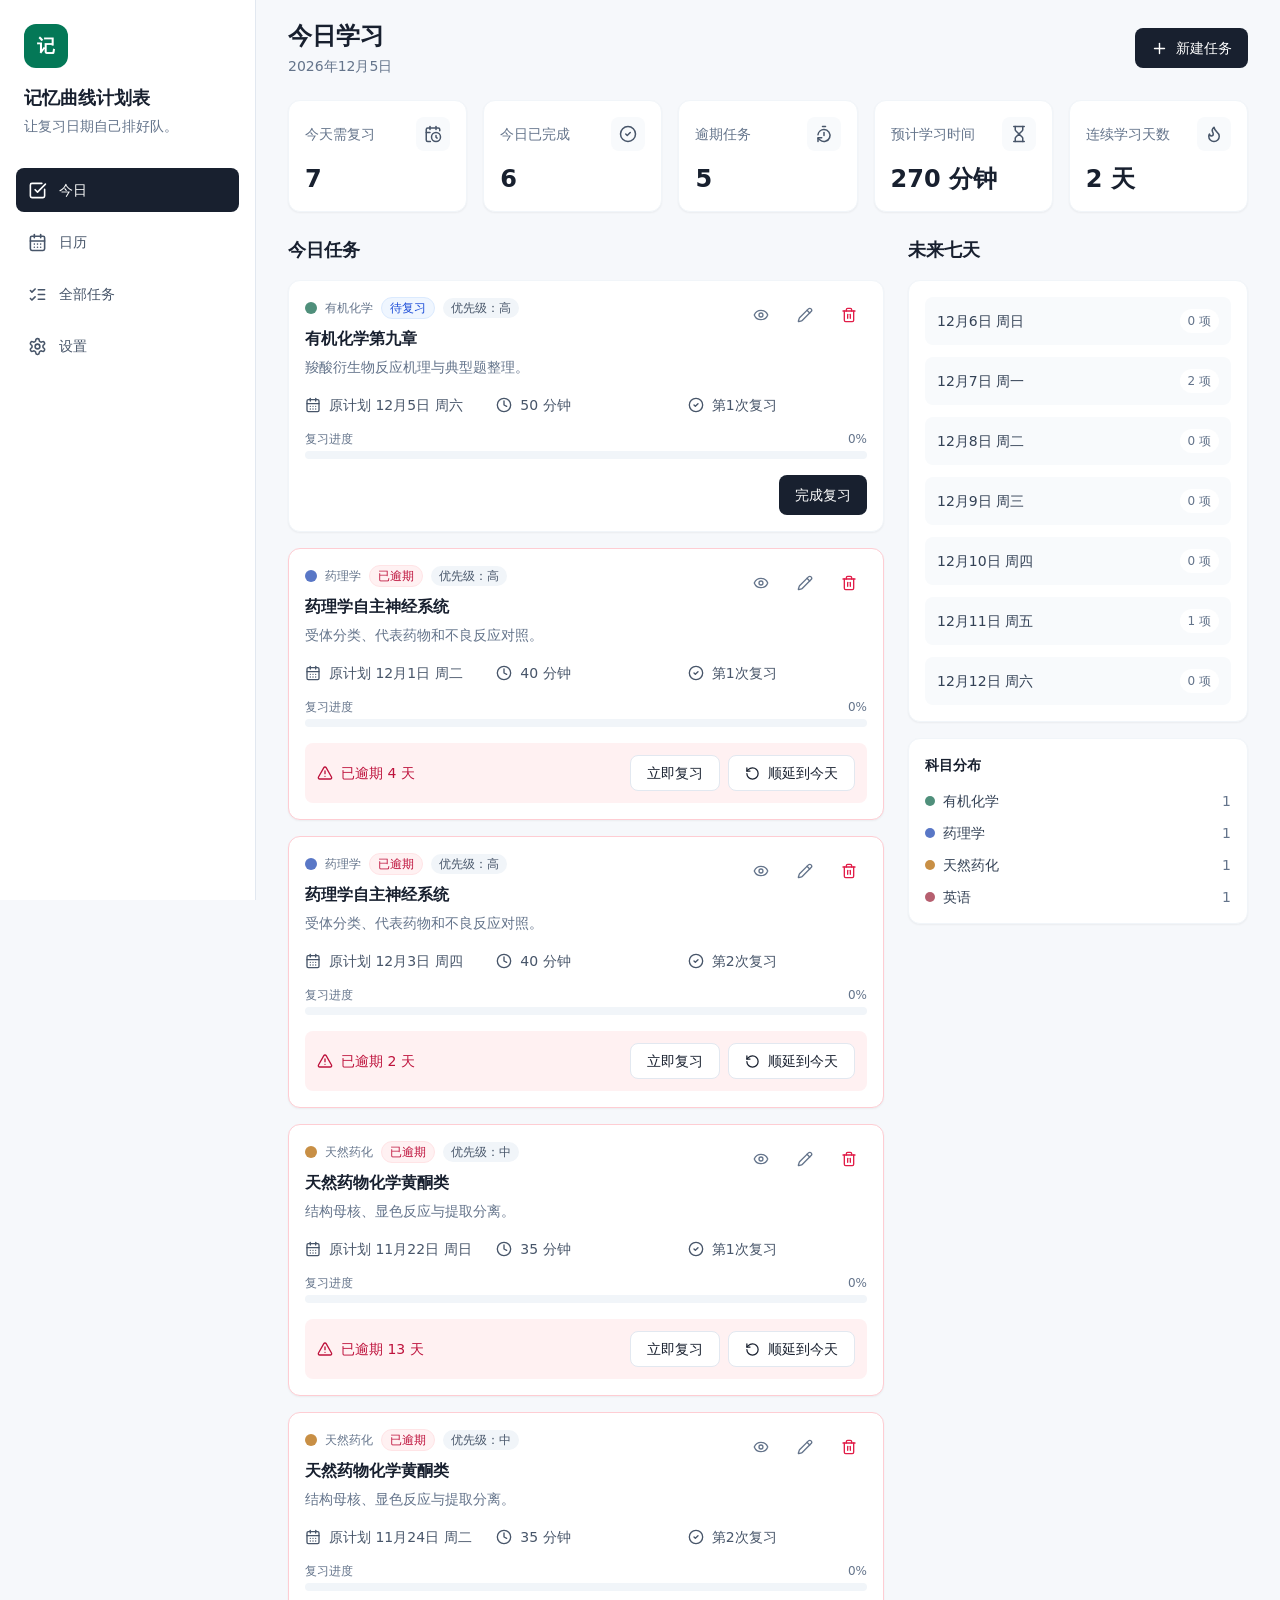
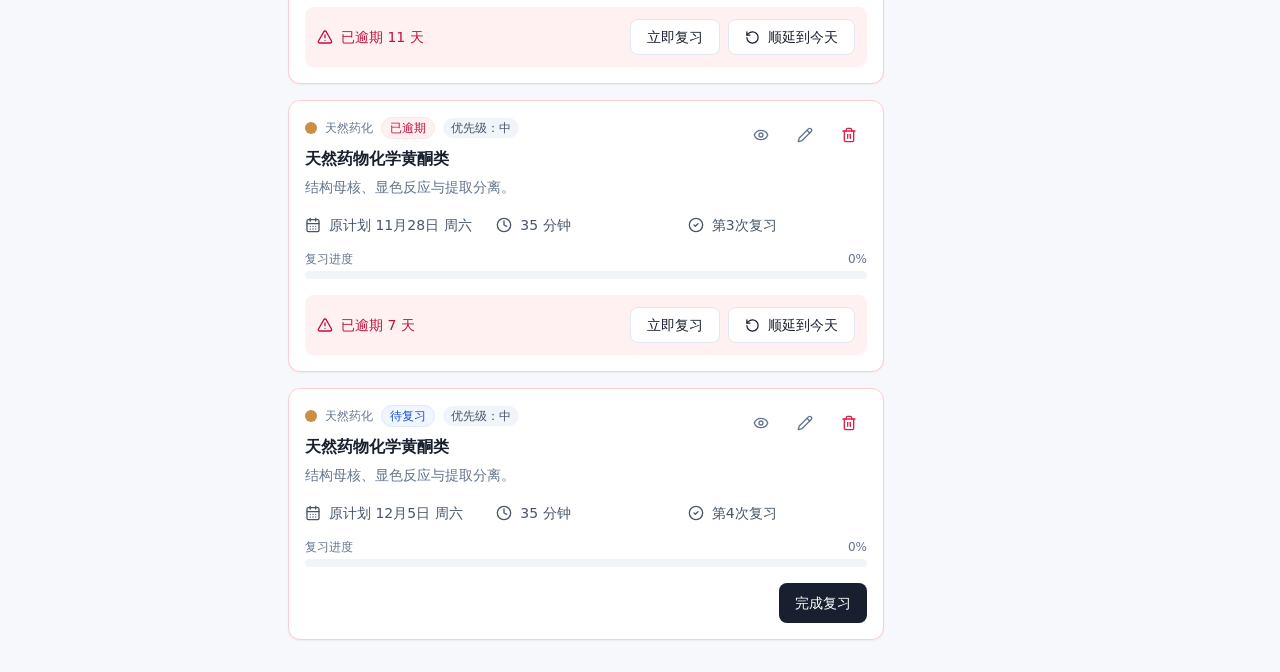
==== index.html @ b7bb9de9 "Publish memory curve study planner" ====
<!doctype html>
<html lang="zh-CN">
  <head>
    <meta charset="UTF-8" />
    <meta name="viewport" content="width=device-width, initial-scale=1.0" />
    <link rel="icon" href='data:image/svg+xml,<svg xmlns="http://www.w3.org/2000/svg" viewBox="0 0 64 64"><rect width="64" height="64" rx="14" fill="%2318202f"/><text x="32" y="42" text-anchor="middle" font-size="34" fill="white" font-family="Arial">记</text></svg>' />
    <title>记忆曲线学习计划表</title>
    <script type="module" crossorigin src="/assets/index-DDShd569.js"></script>
    <link rel="stylesheet" crossorigin href="/assets/index-Cm1XLAmB.css">
  </head>
  <body>
    <div id="root"></div>
  </body>
</html>
---- assets/index-Cm1XLAmB.css ----
*,:before,:after{--tw-border-spacing-x: 0;--tw-border-spacing-y: 0;--tw-translate-x: 0;--tw-translate-y: 0;--tw-rotate: 0;--tw-skew-x: 0;--tw-skew-y: 0;--tw-scale-x: 1;--tw-scale-y: 1;--tw-pan-x: ;--tw-pan-y: ;--tw-pinch-zoom: ;--tw-scroll-snap-strictness: proximity;--tw-gradient-from-position: ;--tw-gradient-via-position: ;--tw-gradient-to-position: ;--tw-ordinal: ;--tw-slashed-zero: ;--tw-numeric-figure: ;--tw-numeric-spacing: ;--tw-numeric-fraction: ;--tw-ring-inset: ;--tw-ring-offset-width: 0px;--tw-ring-offset-color: #fff;--tw-ring-color: rgb(59 130 246 / .5);--tw-ring-offset-shadow: 0 0 #0000;--tw-ring-shadow: 0 0 #0000;--tw-shadow: 0 0 #0000;--tw-shadow-colored: 0 0 #0000;--tw-blur: ;--tw-brightness: ;--tw-contrast: ;--tw-grayscale: ;--tw-hue-rotate: ;--tw-invert: ;--tw-saturate: ;--tw-sepia: ;--tw-drop-shadow: ;--tw-backdrop-blur: ;--tw-backdrop-brightness: ;--tw-backdrop-contrast: ;--tw-backdrop-grayscale: ;--tw-backdrop-hue-rotate: ;--tw-backdrop-invert: ;--tw-backdrop-opacity: ;--tw-backdrop-saturate: ;--tw-backdrop-sepia: ;--tw-contain-size: ;--tw-contain-layout: ;--tw-contain-paint: ;--tw-contain-style: }::backdrop{--tw-border-spacing-x: 0;--tw-border-spacing-y: 0;--tw-translate-x: 0;--tw-translate-y: 0;--tw-rotate: 0;--tw-skew-x: 0;--tw-skew-y: 0;--tw-scale-x: 1;--tw-scale-y: 1;--tw-pan-x: ;--tw-pan-y: ;--tw-pinch-zoom: ;--tw-scroll-snap-strictness: proximity;--tw-gradient-from-position: ;--tw-gradient-via-position: ;--tw-gradient-to-position: ;--tw-ordinal: ;--tw-slashed-zero: ;--tw-numeric-figure: ;--tw-numeric-spacing: ;--tw-numeric-fraction: ;--tw-ring-inset: ;--tw-ring-offset-width: 0px;--tw-ring-offset-color: #fff;--tw-ring-color: rgb(59 130 246 / .5);--tw-ring-offset-shadow: 0 0 #0000;--tw-ring-shadow: 0 0 #0000;--tw-shadow: 0 0 #0000;--tw-shadow-colored: 0 0 #0000;--tw-blur: ;--tw-brightness: ;--tw-contrast: ;--tw-grayscale: ;--tw-hue-rotate: ;--tw-invert: ;--tw-saturate: ;--tw-sepia: ;--tw-drop-shadow: ;--tw-backdrop-blur: ;--tw-backdrop-brightness: ;--tw-backdrop-contrast: ;--tw-backdrop-grayscale: ;--tw-backdrop-hue-rotate: ;--tw-backdrop-invert: ;--tw-backdrop-opacity: ;--tw-backdrop-saturate: ;--tw-backdrop-sepia: ;--tw-contain-size: ;--tw-contain-layout: ;--tw-contain-paint: ;--tw-contain-style: }*,:before,:after{box-sizing:border-box;border-width:0;border-style:solid;border-color:#e5e7eb}:before,:after{--tw-content: ""}html,:host{line-height:1.5;-webkit-text-size-adjust:100%;-moz-tab-size:4;-o-tab-size:4;tab-size:4;font-family:Inter,ui-sans-serif,system-ui,sans-serif;font-feature-settings:normal;font-variation-settings:normal;-webkit-tap-highlight-color:transparent}body{margin:0;line-height:inherit}hr{height:0;color:inherit;border-top-width:1px}abbr:where([title]){-webkit-text-decoration:underline dotted;text-decoration:underline dotted}h1,h2,h3,h4,h5,h6{font-size:inherit;font-weight:inherit}a{color:inherit;text-decoration:inherit}b,strong{font-weight:bolder}code,kbd,samp,pre{font-family:ui-monospace,SFMono-Regular,Menlo,Monaco,Consolas,Liberation Mono,Courier New,monospace;font-feature-settings:normal;font-variation-settings:normal;font-size:1em}small{font-size:80%}sub,sup{font-size:75%;line-height:0;position:relative;vertical-align:baseline}sub{bottom:-.25em}sup{top:-.5em}table{text-indent:0;border-color:inherit;border-collapse:collapse}button,input,optgroup,select,textarea{font-family:inherit;font-feature-settings:inherit;font-variation-settings:inherit;font-size:100%;font-weight:inherit;line-height:inherit;letter-spacing:inherit;color:inherit;margin:0;padding:0}button,select{text-transform:none}button,input:where([type=button]),input:where([type=reset]),input:where([type=submit]){-webkit-appearance:button;background-color:transparent;background-image:none}:-moz-focusring{outline:auto}:-moz-ui-invalid{box-shadow:none}progress{vertical-align:baseline}::-webkit-inner-spin-button,::-webkit-outer-spin-button{height:auto}[type=search]{-webkit-appearance:textfield;outline-offset:-2px}::-webkit-search-decoration{-webkit-appearance:none}::-webkit-file-upload-button{-webkit-appearance:button;font:inherit}summary{display:list-item}blockquote,dl,dd,h1,h2,h3,h4,h5,h6,hr,figure,p,pre{margin:0}fieldset{margin:0;padding:0}legend{padding:0}ol,ul,menu{list-style:none;margin:0;padding:0}dialog{padding:0}textarea{resize:vertical}input::-moz-placeholder,textarea::-moz-placeholder{opacity:1;color:#9ca3af}input::placeholder,textarea::placeholder{opacity:1;color:#9ca3af}button,[role=button]{cursor:pointer}:disabled{cursor:default}img,svg,video,canvas,audio,iframe,embed,object{display:block;vertical-align:middle}img,video{max-width:100%;height:auto}[hidden]:where(:not([hidden=until-found])){display:none}*{box-sizing:border-box}body{margin:0;min-width:320px;background:#f6f8fb;color:#18202f;font-family:Inter,ui-sans-serif,system-ui,sans-serif}button,input,select,textarea{font:inherit}.field{width:100%;border-radius:.5rem;border-width:1px;--tw-border-opacity: 1;border-color:rgb(226 232 240 / var(--tw-border-opacity, 1));--tw-bg-opacity: 1;background-color:rgb(255 255 255 / var(--tw-bg-opacity, 1));padding:.625rem .75rem;font-size:.875rem;line-height:1.25rem;--tw-text-opacity: 1;color:rgb(24 32 47 / var(--tw-text-opacity, 1));outline:2px solid transparent;outline-offset:2px;transition-property:color,background-color,border-color,text-decoration-color,fill,stroke,opacity,box-shadow,transform,filter,backdrop-filter;transition-timing-function:cubic-bezier(.4,0,.2,1);transition-duration:.15s}.field::-moz-placeholder{--tw-text-opacity: 1;color:rgb(148 163 184 / var(--tw-text-opacity, 1))}.field::placeholder{--tw-text-opacity: 1;color:rgb(148 163 184 / var(--tw-text-opacity, 1))}.field:hover{--tw-border-opacity: 1;border-color:rgb(203 213 225 / var(--tw-border-opacity, 1))}.field:focus{--tw-border-opacity: 1;border-color:rgb(24 32 47 / var(--tw-border-opacity, 1));--tw-ring-offset-shadow: var(--tw-ring-inset) 0 0 0 var(--tw-ring-offset-width) var(--tw-ring-offset-color);--tw-ring-shadow: var(--tw-ring-inset) 0 0 0 calc(2px + var(--tw-ring-offset-width)) var(--tw-ring-color);box-shadow:var(--tw-ring-offset-shadow),var(--tw-ring-shadow),var(--tw-shadow, 0 0 #0000);--tw-ring-opacity: 1;--tw-ring-color: rgb(226 232 240 / var(--tw-ring-opacity, 1))}.field:disabled{cursor:not-allowed;--tw-bg-opacity: 1;background-color:rgb(241 245 249 / var(--tw-bg-opacity, 1));--tw-text-opacity: 1;color:rgb(148 163 184 / var(--tw-text-opacity, 1))}.icon-button{display:inline-flex;height:2.25rem;width:2.25rem;align-items:center;justify-content:center;border-radius:.5rem;--tw-text-opacity: 1;color:rgb(100 116 139 / var(--tw-text-opacity, 1));transition-property:color,background-color,border-color,text-decoration-color,fill,stroke,opacity,box-shadow,transform,filter,backdrop-filter;transition-timing-function:cubic-bezier(.4,0,.2,1);transition-duration:.15s}.icon-button:hover{--tw-bg-opacity: 1;background-color:rgb(241 245 249 / var(--tw-bg-opacity, 1));--tw-text-opacity: 1;color:rgb(24 32 47 / var(--tw-text-opacity, 1))}.icon-button:focus{outline:2px solid transparent;outline-offset:2px}.icon-button:focus-visible{--tw-ring-offset-shadow: var(--tw-ring-inset) 0 0 0 var(--tw-ring-offset-width) var(--tw-ring-offset-color);--tw-ring-shadow: var(--tw-ring-inset) 0 0 0 calc(2px + var(--tw-ring-offset-width)) var(--tw-ring-color);box-shadow:var(--tw-ring-offset-shadow),var(--tw-ring-shadow),var(--tw-shadow, 0 0 #0000);--tw-ring-opacity: 1;--tw-ring-color: rgb(203 213 225 / var(--tw-ring-opacity, 1))}.pointer-events-none{pointer-events:none}.fixed{position:fixed}.absolute{position:absolute}.relative{position:relative}.sticky{position:sticky}.inset-0{top:0;right:0;bottom:0;left:0}.inset-x-0{left:0;right:0}.inset-y-0{top:0;bottom:0}.bottom-0{bottom:0}.left-0{left:0}.left-3{left:.75rem}.right-4{right:1rem}.top-0{top:0}.top-1\/2{top:50%}.top-4{top:1rem}.z-10{z-index:10}.z-30{z-index:30}.z-40{z-index:40}.z-50{z-index:50}.z-\[60\]{z-index:60}.mx-auto{margin-left:auto;margin-right:auto}.mb-1{margin-bottom:.25rem}.mb-2{margin-bottom:.5rem}.mb-3{margin-bottom:.75rem}.mb-4{margin-bottom:1rem}.mb-8{margin-bottom:2rem}.mt-1{margin-top:.25rem}.mt-2{margin-top:.5rem}.mt-3{margin-top:.75rem}.mt-4{margin-top:1rem}.mt-5{margin-top:1.25rem}.line-clamp-2{overflow:hidden;display:-webkit-box;-webkit-box-orient:vertical;-webkit-line-clamp:2}.block{display:block}.flex{display:flex}.inline-flex{display:inline-flex}.grid{display:grid}.hidden{display:none}.h-11{height:2.75rem}.h-12{height:3rem}.h-2{height:.5rem}.h-2\.5{height:.625rem}.h-3{height:.75rem}.h-4{height:1rem}.h-7{height:1.75rem}.h-9{height:2.25rem}.max-h-\[92vh\]{max-height:92vh}.min-h-10{min-height:2.5rem}.min-h-24{min-height:6rem}.min-h-9{min-height:2.25rem}.min-h-screen{min-height:100vh}.w-11{width:2.75rem}.w-12{width:3rem}.w-2{width:.5rem}.w-2\.5{width:.625rem}.w-3{width:.75rem}.w-4{width:1rem}.w-64{width:16rem}.w-7{width:1.75rem}.w-9{width:2.25rem}.w-full{width:100%}.min-w-0{min-width:0px}.max-w-2xl{max-width:42rem}.max-w-4xl{max-width:56rem}.max-w-7xl{max-width:80rem}.max-w-md{max-width:28rem}.shrink-0{flex-shrink:0}.-translate-y-1\/2{--tw-translate-y: -50%;transform:translate(var(--tw-translate-x),var(--tw-translate-y)) rotate(var(--tw-rotate)) skew(var(--tw-skew-x)) skewY(var(--tw-skew-y)) scaleX(var(--tw-scale-x)) scaleY(var(--tw-scale-y))}.resize-y{resize:vertical}.grid-cols-4{grid-template-columns:repeat(4,minmax(0,1fr))}.grid-cols-7{grid-template-columns:repeat(7,minmax(0,1fr))}.flex-col{flex-direction:column}.flex-wrap{flex-wrap:wrap}.items-center{align-items:center}.justify-end{justify-content:flex-end}.justify-center{justify-content:center}.justify-between{justify-content:space-between}.gap-1{gap:.25rem}.gap-2{gap:.5rem}.gap-3{gap:.75rem}.gap-4{gap:1rem}.gap-6{gap:1.5rem}.space-y-2>:not([hidden])~:not([hidden]){--tw-space-y-reverse: 0;margin-top:calc(.5rem * calc(1 - var(--tw-space-y-reverse)));margin-bottom:calc(.5rem * var(--tw-space-y-reverse))}.space-y-3>:not([hidden])~:not([hidden]){--tw-space-y-reverse: 0;margin-top:calc(.75rem * calc(1 - var(--tw-space-y-reverse)));margin-bottom:calc(.75rem * var(--tw-space-y-reverse))}.space-y-4>:not([hidden])~:not([hidden]){--tw-space-y-reverse: 0;margin-top:calc(1rem * calc(1 - var(--tw-space-y-reverse)));margin-bottom:calc(1rem * var(--tw-space-y-reverse))}.space-y-5>:not([hidden])~:not([hidden]){--tw-space-y-reverse: 0;margin-top:calc(1.25rem * calc(1 - var(--tw-space-y-reverse)));margin-bottom:calc(1.25rem * var(--tw-space-y-reverse))}.space-y-6>:not([hidden])~:not([hidden]){--tw-space-y-reverse: 0;margin-top:calc(1.5rem * calc(1 - var(--tw-space-y-reverse)));margin-bottom:calc(1.5rem * var(--tw-space-y-reverse))}.overflow-y-auto{overflow-y:auto}.truncate{overflow:hidden;text-overflow:ellipsis;white-space:nowrap}.rounded{border-radius:.25rem}.rounded-full{border-radius:9999px}.rounded-lg{border-radius:.5rem}.rounded-xl{border-radius:.75rem}.border{border-width:1px}.border-2{border-width:2px}.border-b{border-bottom-width:1px}.border-r{border-right-width:1px}.border-t{border-top-width:1px}.border-dashed{border-style:dashed}.border-blue-100{--tw-border-opacity: 1;border-color:rgb(219 234 254 / var(--tw-border-opacity, 1))}.border-emerald-100{--tw-border-opacity: 1;border-color:rgb(209 250 229 / var(--tw-border-opacity, 1))}.border-ink{--tw-border-opacity: 1;border-color:rgb(24 32 47 / var(--tw-border-opacity, 1))}.border-rose-100{--tw-border-opacity: 1;border-color:rgb(255 228 230 / var(--tw-border-opacity, 1))}.border-rose-200{--tw-border-opacity: 1;border-color:rgb(254 205 211 / var(--tw-border-opacity, 1))}.border-slate-100{--tw-border-opacity: 1;border-color:rgb(241 245 249 / var(--tw-border-opacity, 1))}.border-slate-200{--tw-border-opacity: 1;border-color:rgb(226 232 240 / var(--tw-border-opacity, 1))}.border-slate-300{--tw-border-opacity: 1;border-color:rgb(203 213 225 / var(--tw-border-opacity, 1))}.border-white{--tw-border-opacity: 1;border-color:rgb(255 255 255 / var(--tw-border-opacity, 1))}.bg-blue-50{--tw-bg-opacity: 1;background-color:rgb(239 246 255 / var(--tw-bg-opacity, 1))}.bg-canvas{--tw-bg-opacity: 1;background-color:rgb(246 248 251 / var(--tw-bg-opacity, 1))}.bg-emerald-50{--tw-bg-opacity: 1;background-color:rgb(236 253 245 / var(--tw-bg-opacity, 1))}.bg-emerald-600{--tw-bg-opacity: 1;background-color:rgb(5 150 105 / var(--tw-bg-opacity, 1))}.bg-emerald-700{--tw-bg-opacity: 1;background-color:rgb(4 120 87 / var(--tw-bg-opacity, 1))}.bg-ink{--tw-bg-opacity: 1;background-color:rgb(24 32 47 / var(--tw-bg-opacity, 1))}.bg-rose-50{--tw-bg-opacity: 1;background-color:rgb(255 241 242 / var(--tw-bg-opacity, 1))}.bg-rose-600{--tw-bg-opacity: 1;background-color:rgb(225 29 72 / var(--tw-bg-opacity, 1))}.bg-slate-100{--tw-bg-opacity: 1;background-color:rgb(241 245 249 / var(--tw-bg-opacity, 1))}.bg-slate-50{--tw-bg-opacity: 1;background-color:rgb(248 250 252 / var(--tw-bg-opacity, 1))}.bg-slate-900\/35{background-color:#0f172a59}.bg-white{--tw-bg-opacity: 1;background-color:rgb(255 255 255 / var(--tw-bg-opacity, 1))}.bg-white\/95{background-color:#fffffff2}.p-2{padding:.5rem}.p-3{padding:.75rem}.p-4{padding:1rem}.p-5{padding:1.25rem}.p-6{padding:1.5rem}.px-1{padding-left:.25rem;padding-right:.25rem}.px-2{padding-left:.5rem;padding-right:.5rem}.px-3{padding-left:.75rem;padding-right:.75rem}.px-4{padding-left:1rem;padding-right:1rem}.px-5{padding-left:1.25rem;padding-right:1.25rem}.px-6{padding-left:1.5rem;padding-right:1.5rem}.py-0\.5{padding-top:.125rem;padding-bottom:.125rem}.py-1{padding-top:.25rem;padding-bottom:.25rem}.py-10{padding-top:2.5rem;padding-bottom:2.5rem}.py-2{padding-top:.5rem;padding-bottom:.5rem}.py-3{padding-top:.75rem;padding-bottom:.75rem}.py-4{padding-top:1rem;padding-bottom:1rem}.py-6{padding-top:1.5rem;padding-bottom:1.5rem}.pb-24{padding-bottom:6rem}.pl-9{padding-left:2.25rem}.pt-5{padding-top:1.25rem}.text-left{text-align:left}.text-center{text-align:center}.text-2xl{font-size:1.5rem;line-height:2rem}.text-base{font-size:1rem;line-height:1.5rem}.text-lg{font-size:1.125rem;line-height:1.75rem}.text-sm{font-size:.875rem;line-height:1.25rem}.text-xl{font-size:1.25rem;line-height:1.75rem}.text-xs{font-size:.75rem;line-height:1rem}.font-medium{font-weight:500}.font-semibold{font-weight:600}.leading-5{line-height:1.25rem}.leading-6{line-height:1.5rem}.text-blue-700{--tw-text-opacity: 1;color:rgb(29 78 216 / var(--tw-text-opacity, 1))}.text-emerald-700{--tw-text-opacity: 1;color:rgb(4 120 87 / var(--tw-text-opacity, 1))}.text-emerald-800{--tw-text-opacity: 1;color:rgb(6 95 70 / var(--tw-text-opacity, 1))}.text-ink{--tw-text-opacity: 1;color:rgb(24 32 47 / var(--tw-text-opacity, 1))}.text-muted{--tw-text-opacity: 1;color:rgb(100 116 139 / var(--tw-text-opacity, 1))}.text-rose-600{--tw-text-opacity: 1;color:rgb(225 29 72 / var(--tw-text-opacity, 1))}.text-rose-700{--tw-text-opacity: 1;color:rgb(190 18 60 / var(--tw-text-opacity, 1))}.text-rose-800{--tw-text-opacity: 1;color:rgb(159 18 57 / var(--tw-text-opacity, 1))}.text-slate-400{--tw-text-opacity: 1;color:rgb(148 163 184 / var(--tw-text-opacity, 1))}.text-slate-500{--tw-text-opacity: 1;color:rgb(100 116 139 / var(--tw-text-opacity, 1))}.text-slate-600{--tw-text-opacity: 1;color:rgb(71 85 105 / var(--tw-text-opacity, 1))}.text-slate-700{--tw-text-opacity: 1;color:rgb(51 65 85 / var(--tw-text-opacity, 1))}.text-white{--tw-text-opacity: 1;color:rgb(255 255 255 / var(--tw-text-opacity, 1))}.opacity-45{opacity:.45}.shadow-sm{--tw-shadow: 0 1px 2px 0 rgb(0 0 0 / .05);--tw-shadow-colored: 0 1px 2px 0 var(--tw-shadow-color);box-shadow:var(--tw-ring-offset-shadow, 0 0 #0000),var(--tw-ring-shadow, 0 0 #0000),var(--tw-shadow)}.shadow-soft{--tw-shadow: 0 12px 32px rgba(15, 23, 42, .08);--tw-shadow-colored: 0 12px 32px var(--tw-shadow-color);box-shadow:var(--tw-ring-offset-shadow, 0 0 #0000),var(--tw-ring-shadow, 0 0 #0000),var(--tw-shadow)}.filter{filter:var(--tw-blur) var(--tw-brightness) var(--tw-contrast) var(--tw-grayscale) var(--tw-hue-rotate) var(--tw-invert) var(--tw-saturate) var(--tw-sepia) var(--tw-drop-shadow)}.backdrop-blur{--tw-backdrop-blur: blur(8px);-webkit-backdrop-filter:var(--tw-backdrop-blur) var(--tw-backdrop-brightness) var(--tw-backdrop-contrast) var(--tw-backdrop-grayscale) var(--tw-backdrop-hue-rotate) var(--tw-backdrop-invert) var(--tw-backdrop-opacity) var(--tw-backdrop-saturate) var(--tw-backdrop-sepia);backdrop-filter:var(--tw-backdrop-blur) var(--tw-backdrop-brightness) var(--tw-backdrop-contrast) var(--tw-backdrop-grayscale) var(--tw-backdrop-hue-rotate) var(--tw-backdrop-invert) var(--tw-backdrop-opacity) var(--tw-backdrop-saturate) var(--tw-backdrop-sepia)}.backdrop-blur-sm{--tw-backdrop-blur: blur(4px);-webkit-backdrop-filter:var(--tw-backdrop-blur) var(--tw-backdrop-brightness) var(--tw-backdrop-contrast) var(--tw-backdrop-grayscale) var(--tw-backdrop-hue-rotate) var(--tw-backdrop-invert) var(--tw-backdrop-opacity) var(--tw-backdrop-saturate) var(--tw-backdrop-sepia);backdrop-filter:var(--tw-backdrop-blur) var(--tw-backdrop-brightness) var(--tw-backdrop-contrast) var(--tw-backdrop-grayscale) var(--tw-backdrop-hue-rotate) var(--tw-backdrop-invert) var(--tw-backdrop-opacity) var(--tw-backdrop-saturate) var(--tw-backdrop-sepia)}.transition{transition-property:color,background-color,border-color,text-decoration-color,fill,stroke,opacity,box-shadow,transform,filter,backdrop-filter;transition-timing-function:cubic-bezier(.4,0,.2,1);transition-duration:.15s}.transition-all{transition-property:all;transition-timing-function:cubic-bezier(.4,0,.2,1);transition-duration:.15s}.hover\:bg-rose-700:hover{--tw-bg-opacity: 1;background-color:rgb(190 18 60 / var(--tw-bg-opacity, 1))}.hover\:bg-slate-100:hover{--tw-bg-opacity: 1;background-color:rgb(241 245 249 / var(--tw-bg-opacity, 1))}.hover\:bg-slate-50:hover{--tw-bg-opacity: 1;background-color:rgb(248 250 252 / var(--tw-bg-opacity, 1))}.hover\:bg-slate-700:hover{--tw-bg-opacity: 1;background-color:rgb(51 65 85 / var(--tw-bg-opacity, 1))}.hover\:bg-white:hover{--tw-bg-opacity: 1;background-color:rgb(255 255 255 / var(--tw-bg-opacity, 1))}.hover\:text-rose-600:hover{--tw-text-opacity: 1;color:rgb(225 29 72 / var(--tw-text-opacity, 1))}.hover\:shadow-soft:hover{--tw-shadow: 0 12px 32px rgba(15, 23, 42, .08);--tw-shadow-colored: 0 12px 32px var(--tw-shadow-color);box-shadow:var(--tw-ring-offset-shadow, 0 0 #0000),var(--tw-ring-shadow, 0 0 #0000),var(--tw-shadow)}.focus\:outline-none:focus{outline:2px solid transparent;outline-offset:2px}.focus-visible\:ring-2:focus-visible{--tw-ring-offset-shadow: var(--tw-ring-inset) 0 0 0 var(--tw-ring-offset-width) var(--tw-ring-offset-color);--tw-ring-shadow: var(--tw-ring-inset) 0 0 0 calc(2px + var(--tw-ring-offset-width)) var(--tw-ring-color);box-shadow:var(--tw-ring-offset-shadow),var(--tw-ring-shadow),var(--tw-shadow, 0 0 #0000)}.focus-visible\:ring-ink:focus-visible{--tw-ring-opacity: 1;--tw-ring-color: rgb(24 32 47 / var(--tw-ring-opacity, 1))}.focus-visible\:ring-rose-300:focus-visible{--tw-ring-opacity: 1;--tw-ring-color: rgb(253 164 175 / var(--tw-ring-opacity, 1))}.focus-visible\:ring-slate-300:focus-visible{--tw-ring-opacity: 1;--tw-ring-color: rgb(203 213 225 / var(--tw-ring-opacity, 1))}.focus-visible\:ring-offset-2:focus-visible{--tw-ring-offset-width: 2px}.disabled\:cursor-not-allowed:disabled{cursor:not-allowed}.disabled\:bg-rose-200:disabled{--tw-bg-opacity: 1;background-color:rgb(254 205 211 / var(--tw-bg-opacity, 1))}.disabled\:bg-slate-300:disabled{--tw-bg-opacity: 1;background-color:rgb(203 213 225 / var(--tw-bg-opacity, 1))}.disabled\:opacity-70:disabled{opacity:.7}@media (min-width: 640px){.sm\:max-w-xs{max-width:20rem}.sm\:grid-cols-2{grid-template-columns:repeat(2,minmax(0,1fr))}.sm\:grid-cols-3{grid-template-columns:repeat(3,minmax(0,1fr))}.sm\:flex-row{flex-direction:row}.sm\:items-start{align-items:flex-start}.sm\:items-center{align-items:center}.sm\:justify-between{justify-content:space-between}.sm\:px-6{padding-left:1.5rem;padding-right:1.5rem}}@media (min-width: 768px){.md\:col-span-2{grid-column:span 2 / span 2}.md\:grid-cols-2{grid-template-columns:repeat(2,minmax(0,1fr))}}@media (min-width: 1024px){.lg\:ml-64{margin-left:16rem}.lg\:block{display:block}.lg\:hidden{display:none}.lg\:grid-cols-1{grid-template-columns:repeat(1,minmax(0,1fr))}.lg\:grid-cols-\[1fr_1\.2fr\]{grid-template-columns:1fr 1.2fr}.lg\:grid-cols-\[minmax\(220px\,1fr\)_180px_180px_180px\]{grid-template-columns:minmax(220px,1fr) 180px 180px 180px}.lg\:px-8{padding-left:2rem;padding-right:2rem}.lg\:pb-8{padding-bottom:2rem}}@media (min-width: 1280px){.xl\:grid-cols-5{grid-template-columns:repeat(5,minmax(0,1fr))}.xl\:grid-cols-\[minmax\(0\,1fr\)_340px\]{grid-template-columns:minmax(0,1fr) 340px}.xl\:grid-cols-\[minmax\(0\,1fr\)_380px\]{grid-template-columns:minmax(0,1fr) 380px}}
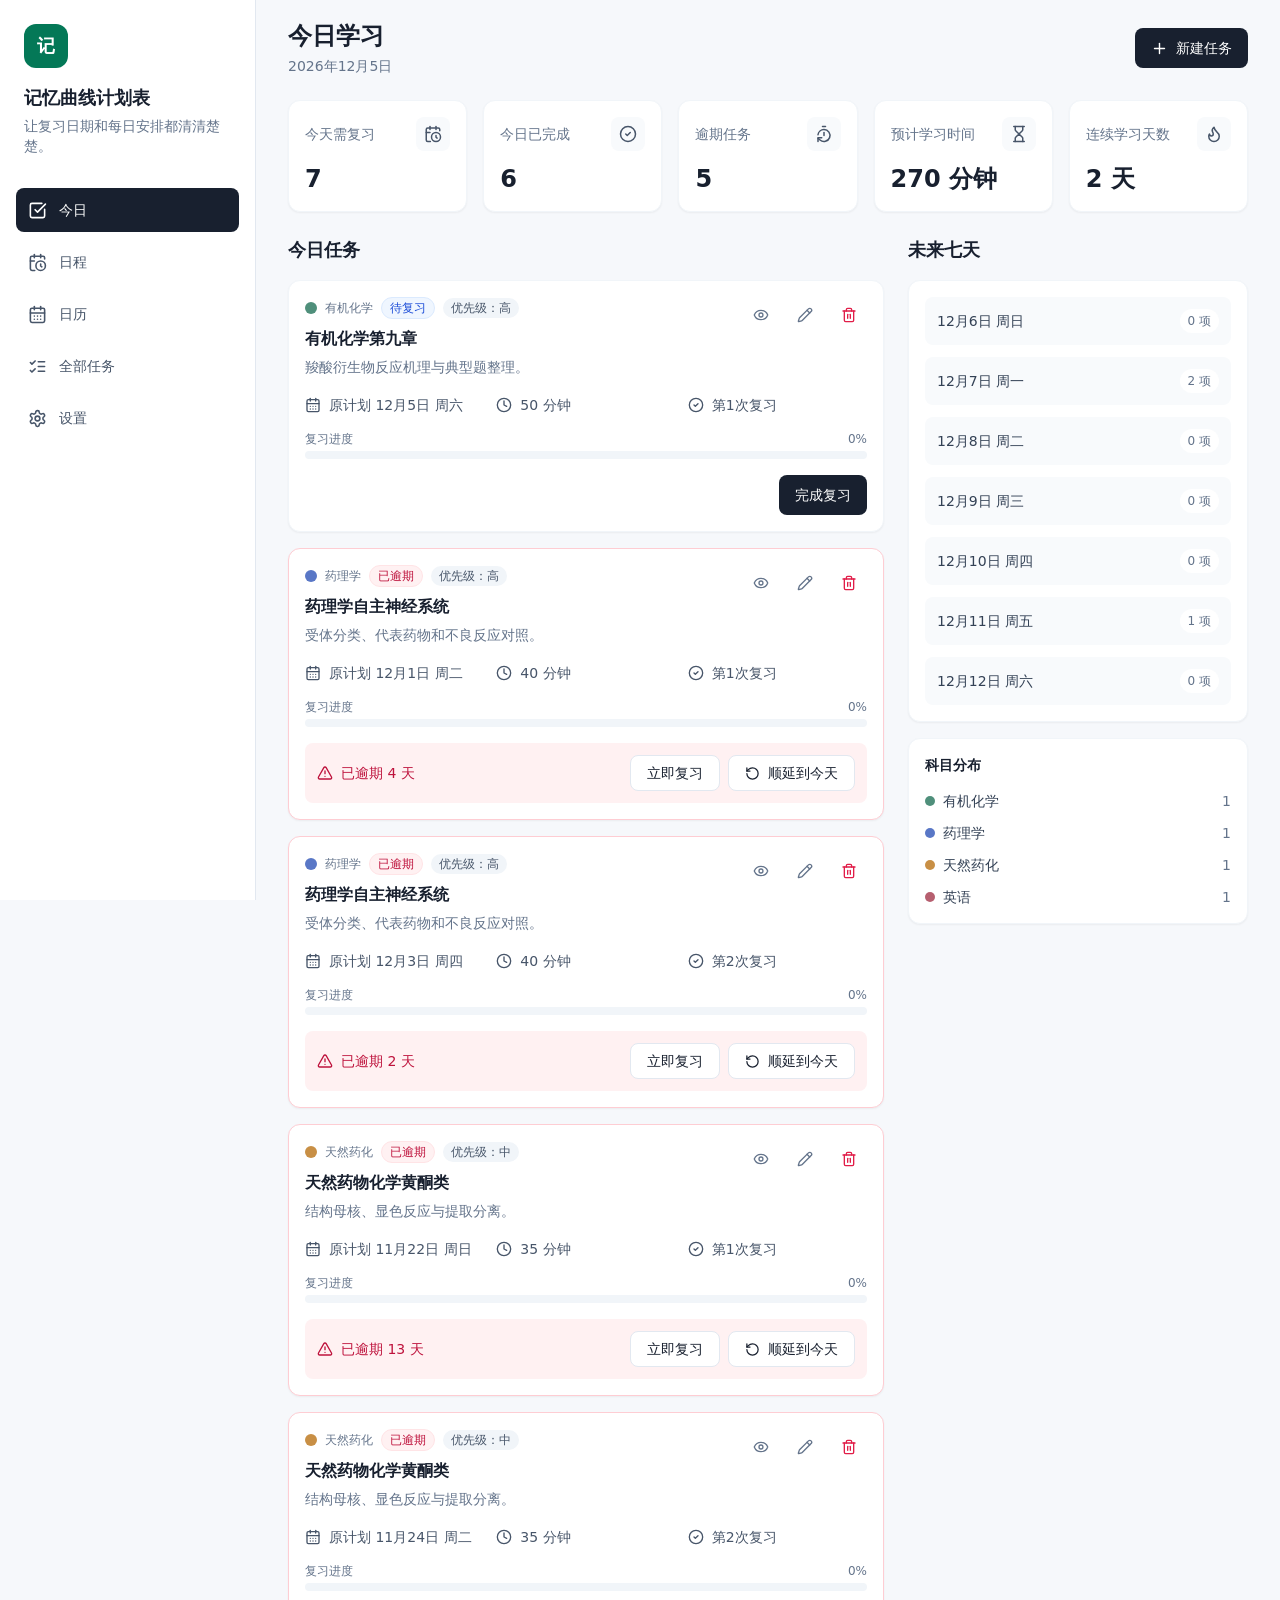
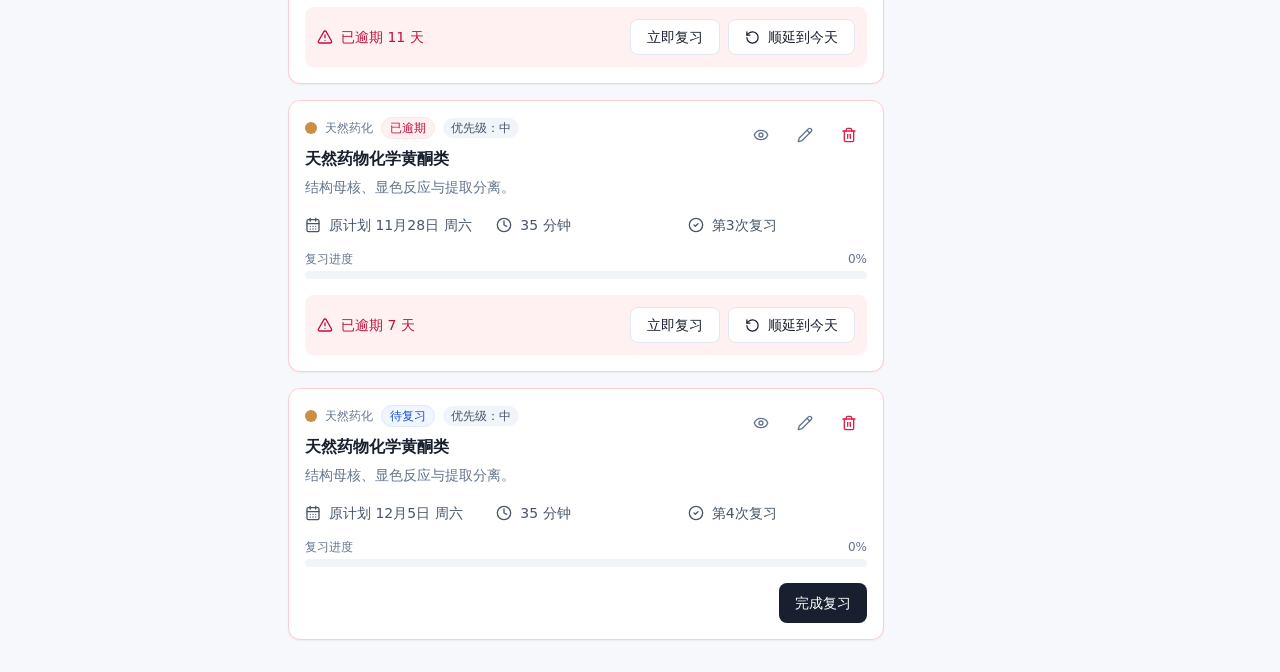
==== commit f1a9c4f7: "Restore actual first study date selection" ====
--- a/index.html
+++ b/index.html
@@ -5,8 +5,8 @@
     <meta name="viewport" content="width=device-width, initial-scale=1.0" />
     <link rel="icon" href='data:image/svg+xml,<svg xmlns="http://www.w3.org/2000/svg" viewBox="0 0 64 64"><rect width="64" height="64" rx="14" fill="%2318202f"/><text x="32" y="42" text-anchor="middle" font-size="34" fill="white" font-family="Arial">记</text></svg>' />
     <title>记忆曲线学习计划表</title>
-    <script type="module" crossorigin src="/assets/index-DDShd569.js"></script>
-    <link rel="stylesheet" crossorigin href="/assets/index-Cm1XLAmB.css">
+    <script type="module" crossorigin src="/assets/index-CgiJ-FSr.js"></script>
+    <link rel="stylesheet" crossorigin href="/assets/index-C0-qE0O2.css">
   </head>
   <body>
     <div id="root"></div>
--- a/assets/index-C0-qE0O2.css
+++ b/assets/index-C0-qE0O2.css
@@ -0,0 +1 @@
+*,:before,:after{--tw-border-spacing-x: 0;--tw-border-spacing-y: 0;--tw-translate-x: 0;--tw-translate-y: 0;--tw-rotate: 0;--tw-skew-x: 0;--tw-skew-y: 0;--tw-scale-x: 1;--tw-scale-y: 1;--tw-pan-x: ;--tw-pan-y: ;--tw-pinch-zoom: ;--tw-scroll-snap-strictness: proximity;--tw-gradient-from-position: ;--tw-gradient-via-position: ;--tw-gradient-to-position: ;--tw-ordinal: ;--tw-slashed-zero: ;--tw-numeric-figure: ;--tw-numeric-spacing: ;--tw-numeric-fraction: ;--tw-ring-inset: ;--tw-ring-offset-width: 0px;--tw-ring-offset-color: #fff;--tw-ring-color: rgb(59 130 246 / .5);--tw-ring-offset-shadow: 0 0 #0000;--tw-ring-shadow: 0 0 #0000;--tw-shadow: 0 0 #0000;--tw-shadow-colored: 0 0 #0000;--tw-blur: ;--tw-brightness: ;--tw-contrast: ;--tw-grayscale: ;--tw-hue-rotate: ;--tw-invert: ;--tw-saturate: ;--tw-sepia: ;--tw-drop-shadow: ;--tw-backdrop-blur: ;--tw-backdrop-brightness: ;--tw-backdrop-contrast: ;--tw-backdrop-grayscale: ;--tw-backdrop-hue-rotate: ;--tw-backdrop-invert: ;--tw-backdrop-opacity: ;--tw-backdrop-saturate: ;--tw-backdrop-sepia: ;--tw-contain-size: ;--tw-contain-layout: ;--tw-contain-paint: ;--tw-contain-style: }::backdrop{--tw-border-spacing-x: 0;--tw-border-spacing-y: 0;--tw-translate-x: 0;--tw-translate-y: 0;--tw-rotate: 0;--tw-skew-x: 0;--tw-skew-y: 0;--tw-scale-x: 1;--tw-scale-y: 1;--tw-pan-x: ;--tw-pan-y: ;--tw-pinch-zoom: ;--tw-scroll-snap-strictness: proximity;--tw-gradient-from-position: ;--tw-gradient-via-position: ;--tw-gradient-to-position: ;--tw-ordinal: ;--tw-slashed-zero: ;--tw-numeric-figure: ;--tw-numeric-spacing: ;--tw-numeric-fraction: ;--tw-ring-inset: ;--tw-ring-offset-width: 0px;--tw-ring-offset-color: #fff;--tw-ring-color: rgb(59 130 246 / .5);--tw-ring-offset-shadow: 0 0 #0000;--tw-ring-shadow: 0 0 #0000;--tw-shadow: 0 0 #0000;--tw-shadow-colored: 0 0 #0000;--tw-blur: ;--tw-brightness: ;--tw-contrast: ;--tw-grayscale: ;--tw-hue-rotate: ;--tw-invert: ;--tw-saturate: ;--tw-sepia: ;--tw-drop-shadow: ;--tw-backdrop-blur: ;--tw-backdrop-brightness: ;--tw-backdrop-contrast: ;--tw-backdrop-grayscale: ;--tw-backdrop-hue-rotate: ;--tw-backdrop-invert: ;--tw-backdrop-opacity: ;--tw-backdrop-saturate: ;--tw-backdrop-sepia: ;--tw-contain-size: ;--tw-contain-layout: ;--tw-contain-paint: ;--tw-contain-style: }*,:before,:after{box-sizing:border-box;border-width:0;border-style:solid;border-color:#e5e7eb}:before,:after{--tw-content: ""}html,:host{line-height:1.5;-webkit-text-size-adjust:100%;-moz-tab-size:4;-o-tab-size:4;tab-size:4;font-family:Inter,ui-sans-serif,system-ui,sans-serif;font-feature-settings:normal;font-variation-settings:normal;-webkit-tap-highlight-color:transparent}body{margin:0;line-height:inherit}hr{height:0;color:inherit;border-top-width:1px}abbr:where([title]){-webkit-text-decoration:underline dotted;text-decoration:underline dotted}h1,h2,h3,h4,h5,h6{font-size:inherit;font-weight:inherit}a{color:inherit;text-decoration:inherit}b,strong{font-weight:bolder}code,kbd,samp,pre{font-family:ui-monospace,SFMono-Regular,Menlo,Monaco,Consolas,Liberation Mono,Courier New,monospace;font-feature-settings:normal;font-variation-settings:normal;font-size:1em}small{font-size:80%}sub,sup{font-size:75%;line-height:0;position:relative;vertical-align:baseline}sub{bottom:-.25em}sup{top:-.5em}table{text-indent:0;border-color:inherit;border-collapse:collapse}button,input,optgroup,select,textarea{font-family:inherit;font-feature-settings:inherit;font-variation-settings:inherit;font-size:100%;font-weight:inherit;line-height:inherit;letter-spacing:inherit;color:inherit;margin:0;padding:0}button,select{text-transform:none}button,input:where([type=button]),input:where([type=reset]),input:where([type=submit]){-webkit-appearance:button;background-color:transparent;background-image:none}:-moz-focusring{outline:auto}:-moz-ui-invalid{box-shadow:none}progress{vertical-align:baseline}::-webkit-inner-spin-button,::-webkit-outer-spin-button{height:auto}[type=search]{-webkit-appearance:textfield;outline-offset:-2px}::-webkit-search-decoration{-webkit-appearance:none}::-webkit-file-upload-button{-webkit-appearance:button;font:inherit}summary{display:list-item}blockquote,dl,dd,h1,h2,h3,h4,h5,h6,hr,figure,p,pre{margin:0}fieldset{margin:0;padding:0}legend{padding:0}ol,ul,menu{list-style:none;margin:0;padding:0}dialog{padding:0}textarea{resize:vertical}input::-moz-placeholder,textarea::-moz-placeholder{opacity:1;color:#9ca3af}input::placeholder,textarea::placeholder{opacity:1;color:#9ca3af}button,[role=button]{cursor:pointer}:disabled{cursor:default}img,svg,video,canvas,audio,iframe,embed,object{display:block;vertical-align:middle}img,video{max-width:100%;height:auto}[hidden]:where(:not([hidden=until-found])){display:none}*{box-sizing:border-box}body{margin:0;min-width:320px;background:#f6f8fb;color:#18202f;font-family:Inter,ui-sans-serif,system-ui,sans-serif}button,input,select,textarea{font:inherit}.field{width:100%;border-radius:.5rem;border-width:1px;--tw-border-opacity: 1;border-color:rgb(226 232 240 / var(--tw-border-opacity, 1));--tw-bg-opacity: 1;background-color:rgb(255 255 255 / var(--tw-bg-opacity, 1));padding:.625rem .75rem;font-size:.875rem;line-height:1.25rem;--tw-text-opacity: 1;color:rgb(24 32 47 / var(--tw-text-opacity, 1));outline:2px solid transparent;outline-offset:2px;transition-property:color,background-color,border-color,text-decoration-color,fill,stroke,opacity,box-shadow,transform,filter,backdrop-filter;transition-timing-function:cubic-bezier(.4,0,.2,1);transition-duration:.15s}.field::-moz-placeholder{--tw-text-opacity: 1;color:rgb(148 163 184 / var(--tw-text-opacity, 1))}.field::placeholder{--tw-text-opacity: 1;color:rgb(148 163 184 / var(--tw-text-opacity, 1))}.field:hover{--tw-border-opacity: 1;border-color:rgb(203 213 225 / var(--tw-border-opacity, 1))}.field:focus{--tw-border-opacity: 1;border-color:rgb(24 32 47 / var(--tw-border-opacity, 1));--tw-ring-offset-shadow: var(--tw-ring-inset) 0 0 0 var(--tw-ring-offset-width) var(--tw-ring-offset-color);--tw-ring-shadow: var(--tw-ring-inset) 0 0 0 calc(2px + var(--tw-ring-offset-width)) var(--tw-ring-color);box-shadow:var(--tw-ring-offset-shadow),var(--tw-ring-shadow),var(--tw-shadow, 0 0 #0000);--tw-ring-opacity: 1;--tw-ring-color: rgb(226 232 240 / var(--tw-ring-opacity, 1))}.field:disabled{cursor:not-allowed;--tw-bg-opacity: 1;background-color:rgb(241 245 249 / var(--tw-bg-opacity, 1));--tw-text-opacity: 1;color:rgb(148 163 184 / var(--tw-text-opacity, 1))}.icon-button{display:inline-flex;height:2.25rem;width:2.25rem;align-items:center;justify-content:center;border-radius:.5rem;--tw-text-opacity: 1;color:rgb(100 116 139 / var(--tw-text-opacity, 1));transition-property:color,background-color,border-color,text-decoration-color,fill,stroke,opacity,box-shadow,transform,filter,backdrop-filter;transition-timing-function:cubic-bezier(.4,0,.2,1);transition-duration:.15s}.icon-button:hover{--tw-bg-opacity: 1;background-color:rgb(241 245 249 / var(--tw-bg-opacity, 1));--tw-text-opacity: 1;color:rgb(24 32 47 / var(--tw-text-opacity, 1))}.icon-button:focus{outline:2px solid transparent;outline-offset:2px}.icon-button:focus-visible{--tw-ring-offset-shadow: var(--tw-ring-inset) 0 0 0 var(--tw-ring-offset-width) var(--tw-ring-offset-color);--tw-ring-shadow: var(--tw-ring-inset) 0 0 0 calc(2px + var(--tw-ring-offset-width)) var(--tw-ring-color);box-shadow:var(--tw-ring-offset-shadow),var(--tw-ring-shadow),var(--tw-shadow, 0 0 #0000);--tw-ring-opacity: 1;--tw-ring-color: rgb(203 213 225 / var(--tw-ring-opacity, 1))}.pointer-events-none{pointer-events:none}.fixed{position:fixed}.absolute{position:absolute}.relative{position:relative}.sticky{position:sticky}.inset-0{top:0;right:0;bottom:0;left:0}.inset-x-0{left:0;right:0}.inset-y-0{top:0;bottom:0}.bottom-0{bottom:0}.left-0{left:0}.left-3{left:.75rem}.right-4{right:1rem}.top-0{top:0}.top-1\/2{top:50%}.top-4{top:1rem}.z-10{z-index:10}.z-30{z-index:30}.z-40{z-index:40}.z-50{z-index:50}.z-\[60\]{z-index:60}.mx-auto{margin-left:auto;margin-right:auto}.mb-1{margin-bottom:.25rem}.mb-2{margin-bottom:.5rem}.mb-3{margin-bottom:.75rem}.mb-4{margin-bottom:1rem}.mb-8{margin-bottom:2rem}.mt-1{margin-top:.25rem}.mt-2{margin-top:.5rem}.mt-3{margin-top:.75rem}.mt-4{margin-top:1rem}.mt-5{margin-top:1.25rem}.line-clamp-2{overflow:hidden;display:-webkit-box;-webkit-box-orient:vertical;-webkit-line-clamp:2}.block{display:block}.flex{display:flex}.inline-flex{display:inline-flex}.grid{display:grid}.hidden{display:none}.h-11{height:2.75rem}.h-12{height:3rem}.h-2{height:.5rem}.h-2\.5{height:.625rem}.h-3{height:.75rem}.h-4{height:1rem}.h-7{height:1.75rem}.h-8{height:2rem}.h-9{height:2.25rem}.h-full{height:100%}.max-h-\[92vh\]{max-height:92vh}.min-h-10{min-height:2.5rem}.min-h-20{min-height:5rem}.min-h-24{min-height:6rem}.min-h-9{min-height:2.25rem}.min-h-screen{min-height:100vh}.w-11{width:2.75rem}.w-12{width:3rem}.w-2{width:.5rem}.w-2\.5{width:.625rem}.w-3{width:.75rem}.w-4{width:1rem}.w-64{width:16rem}.w-7{width:1.75rem}.w-8{width:2rem}.w-9{width:2.25rem}.w-full{width:100%}.min-w-0{min-width:0px}.max-w-2xl{max-width:42rem}.max-w-4xl{max-width:56rem}.max-w-7xl{max-width:80rem}.max-w-md{max-width:28rem}.shrink-0{flex-shrink:0}.-translate-y-1\/2{--tw-translate-y: -50%;transform:translate(var(--tw-translate-x),var(--tw-translate-y)) rotate(var(--tw-rotate)) skew(var(--tw-skew-x)) skewY(var(--tw-skew-y)) scaleX(var(--tw-scale-x)) scaleY(var(--tw-scale-y))}.cursor-grab{cursor:grab}.resize-none{resize:none}.resize-y{resize:vertical}.grid-cols-5{grid-template-columns:repeat(5,minmax(0,1fr))}.grid-cols-7{grid-template-columns:repeat(7,minmax(0,1fr))}.grid-cols-\[76px_1fr\]{grid-template-columns:76px 1fr}.flex-col{flex-direction:column}.flex-col-reverse{flex-direction:column-reverse}.flex-wrap{flex-wrap:wrap}.items-center{align-items:center}.justify-end{justify-content:flex-end}.justify-center{justify-content:center}.justify-between{justify-content:space-between}.gap-1{gap:.25rem}.gap-2{gap:.5rem}.gap-3{gap:.75rem}.gap-4{gap:1rem}.gap-6{gap:1.5rem}.space-y-2>:not([hidden])~:not([hidden]){--tw-space-y-reverse: 0;margin-top:calc(.5rem * calc(1 - var(--tw-space-y-reverse)));margin-bottom:calc(.5rem * var(--tw-space-y-reverse))}.space-y-3>:not([hidden])~:not([hidden]){--tw-space-y-reverse: 0;margin-top:calc(.75rem * calc(1 - var(--tw-space-y-reverse)));margin-bottom:calc(.75rem * var(--tw-space-y-reverse))}.space-y-4>:not([hidden])~:not([hidden]){--tw-space-y-reverse: 0;margin-top:calc(1rem * calc(1 - var(--tw-space-y-reverse)));margin-bottom:calc(1rem * var(--tw-space-y-reverse))}.space-y-5>:not([hidden])~:not([hidden]){--tw-space-y-reverse: 0;margin-top:calc(1.25rem * calc(1 - var(--tw-space-y-reverse)));margin-bottom:calc(1.25rem * var(--tw-space-y-reverse))}.space-y-6>:not([hidden])~:not([hidden]){--tw-space-y-reverse: 0;margin-top:calc(1.5rem * calc(1 - var(--tw-space-y-reverse)));margin-bottom:calc(1.5rem * var(--tw-space-y-reverse))}.divide-y>:not([hidden])~:not([hidden]){--tw-divide-y-reverse: 0;border-top-width:calc(1px * calc(1 - var(--tw-divide-y-reverse)));border-bottom-width:calc(1px * var(--tw-divide-y-reverse))}.divide-slate-100>:not([hidden])~:not([hidden]){--tw-divide-opacity: 1;border-color:rgb(241 245 249 / var(--tw-divide-opacity, 1))}.overflow-y-auto{overflow-y:auto}.truncate{overflow:hidden;text-overflow:ellipsis;white-space:nowrap}.rounded{border-radius:.25rem}.rounded-full{border-radius:9999px}.rounded-lg{border-radius:.5rem}.rounded-xl{border-radius:.75rem}.border{border-width:1px}.border-2{border-width:2px}.border-b{border-bottom-width:1px}.border-r{border-right-width:1px}.border-t{border-top-width:1px}.border-dashed{border-style:dashed}.border-blue-100{--tw-border-opacity: 1;border-color:rgb(219 234 254 / var(--tw-border-opacity, 1))}.border-emerald-100{--tw-border-opacity: 1;border-color:rgb(209 250 229 / var(--tw-border-opacity, 1))}.border-ink{--tw-border-opacity: 1;border-color:rgb(24 32 47 / var(--tw-border-opacity, 1))}.border-rose-100{--tw-border-opacity: 1;border-color:rgb(255 228 230 / var(--tw-border-opacity, 1))}.border-rose-200{--tw-border-opacity: 1;border-color:rgb(254 205 211 / var(--tw-border-opacity, 1))}.border-slate-100{--tw-border-opacity: 1;border-color:rgb(241 245 249 / var(--tw-border-opacity, 1))}.border-slate-200{--tw-border-opacity: 1;border-color:rgb(226 232 240 / var(--tw-border-opacity, 1))}.border-slate-300{--tw-border-opacity: 1;border-color:rgb(203 213 225 / var(--tw-border-opacity, 1))}.border-slate-900{--tw-border-opacity: 1;border-color:rgb(15 23 42 / var(--tw-border-opacity, 1))}.border-white{--tw-border-opacity: 1;border-color:rgb(255 255 255 / var(--tw-border-opacity, 1))}.bg-blue-50{--tw-bg-opacity: 1;background-color:rgb(239 246 255 / var(--tw-bg-opacity, 1))}.bg-canvas{--tw-bg-opacity: 1;background-color:rgb(246 248 251 / var(--tw-bg-opacity, 1))}.bg-emerald-50{--tw-bg-opacity: 1;background-color:rgb(236 253 245 / var(--tw-bg-opacity, 1))}.bg-emerald-50\/60{background-color:#ecfdf599}.bg-emerald-600{--tw-bg-opacity: 1;background-color:rgb(5 150 105 / var(--tw-bg-opacity, 1))}.bg-emerald-700{--tw-bg-opacity: 1;background-color:rgb(4 120 87 / var(--tw-bg-opacity, 1))}.bg-ink{--tw-bg-opacity: 1;background-color:rgb(24 32 47 / var(--tw-bg-opacity, 1))}.bg-rose-50{--tw-bg-opacity: 1;background-color:rgb(255 241 242 / var(--tw-bg-opacity, 1))}.bg-rose-600{--tw-bg-opacity: 1;background-color:rgb(225 29 72 / var(--tw-bg-opacity, 1))}.bg-slate-100{--tw-bg-opacity: 1;background-color:rgb(241 245 249 / var(--tw-bg-opacity, 1))}.bg-slate-50{--tw-bg-opacity: 1;background-color:rgb(248 250 252 / var(--tw-bg-opacity, 1))}.bg-slate-50\/60{background-color:#f8fafc99}.bg-slate-900\/35{background-color:#0f172a59}.bg-white{--tw-bg-opacity: 1;background-color:rgb(255 255 255 / var(--tw-bg-opacity, 1))}.bg-white\/95{background-color:#fffffff2}.p-2{padding:.5rem}.p-3{padding:.75rem}.p-4{padding:1rem}.p-5{padding:1.25rem}.p-6{padding:1.5rem}.px-1{padding-left:.25rem;padding-right:.25rem}.px-2{padding-left:.5rem;padding-right:.5rem}.px-3{padding-left:.75rem;padding-right:.75rem}.px-4{padding-left:1rem;padding-right:1rem}.px-5{padding-left:1.25rem;padding-right:1.25rem}.px-6{padding-left:1.5rem;padding-right:1.5rem}.py-0\.5{padding-top:.125rem;padding-bottom:.125rem}.py-1{padding-top:.25rem;padding-bottom:.25rem}.py-10{padding-top:2.5rem;padding-bottom:2.5rem}.py-2{padding-top:.5rem;padding-bottom:.5rem}.py-3{padding-top:.75rem;padding-bottom:.75rem}.py-4{padding-top:1rem;padding-bottom:1rem}.py-6{padding-top:1.5rem;padding-bottom:1.5rem}.pb-24{padding-bottom:6rem}.pl-9{padding-left:2.25rem}.pt-1{padding-top:.25rem}.pt-5{padding-top:1.25rem}.text-left{text-align:left}.text-center{text-align:center}.text-2xl{font-size:1.5rem;line-height:2rem}.text-\[11px\]{font-size:11px}.text-base{font-size:1rem;line-height:1.5rem}.text-lg{font-size:1.125rem;line-height:1.75rem}.text-sm{font-size:.875rem;line-height:1.25rem}.text-xl{font-size:1.25rem;line-height:1.75rem}.text-xs{font-size:.75rem;line-height:1rem}.font-medium{font-weight:500}.font-semibold{font-weight:600}.leading-5{line-height:1.25rem}.leading-6{line-height:1.5rem}.text-blue-700{--tw-text-opacity: 1;color:rgb(29 78 216 / var(--tw-text-opacity, 1))}.text-emerald-700{--tw-text-opacity: 1;color:rgb(4 120 87 / var(--tw-text-opacity, 1))}.text-emerald-800{--tw-text-opacity: 1;color:rgb(6 95 70 / var(--tw-text-opacity, 1))}.text-ink{--tw-text-opacity: 1;color:rgb(24 32 47 / var(--tw-text-opacity, 1))}.text-muted{--tw-text-opacity: 1;color:rgb(100 116 139 / var(--tw-text-opacity, 1))}.text-rose-600{--tw-text-opacity: 1;color:rgb(225 29 72 / var(--tw-text-opacity, 1))}.text-rose-700{--tw-text-opacity: 1;color:rgb(190 18 60 / var(--tw-text-opacity, 1))}.text-rose-800{--tw-text-opacity: 1;color:rgb(159 18 57 / var(--tw-text-opacity, 1))}.text-slate-400{--tw-text-opacity: 1;color:rgb(148 163 184 / var(--tw-text-opacity, 1))}.text-slate-500{--tw-text-opacity: 1;color:rgb(100 116 139 / var(--tw-text-opacity, 1))}.text-slate-600{--tw-text-opacity: 1;color:rgb(71 85 105 / var(--tw-text-opacity, 1))}.text-slate-700{--tw-text-opacity: 1;color:rgb(51 65 85 / var(--tw-text-opacity, 1))}.text-white{--tw-text-opacity: 1;color:rgb(255 255 255 / var(--tw-text-opacity, 1))}.line-through{text-decoration-line:line-through}.opacity-45{opacity:.45}.shadow-sm{--tw-shadow: 0 1px 2px 0 rgb(0 0 0 / .05);--tw-shadow-colored: 0 1px 2px 0 var(--tw-shadow-color);box-shadow:var(--tw-ring-offset-shadow, 0 0 #0000),var(--tw-ring-shadow, 0 0 #0000),var(--tw-shadow)}.shadow-soft{--tw-shadow: 0 12px 32px rgba(15, 23, 42, .08);--tw-shadow-colored: 0 12px 32px var(--tw-shadow-color);box-shadow:var(--tw-ring-offset-shadow, 0 0 #0000),var(--tw-ring-shadow, 0 0 #0000),var(--tw-shadow)}.outline-none{outline:2px solid transparent;outline-offset:2px}.filter{filter:var(--tw-blur) var(--tw-brightness) var(--tw-contrast) var(--tw-grayscale) var(--tw-hue-rotate) var(--tw-invert) var(--tw-saturate) var(--tw-sepia) var(--tw-drop-shadow)}.backdrop-blur{--tw-backdrop-blur: blur(8px);-webkit-backdrop-filter:var(--tw-backdrop-blur) var(--tw-backdrop-brightness) var(--tw-backdrop-contrast) var(--tw-backdrop-grayscale) var(--tw-backdrop-hue-rotate) var(--tw-backdrop-invert) var(--tw-backdrop-opacity) var(--tw-backdrop-saturate) var(--tw-backdrop-sepia);backdrop-filter:var(--tw-backdrop-blur) var(--tw-backdrop-brightness) var(--tw-backdrop-contrast) var(--tw-backdrop-grayscale) var(--tw-backdrop-hue-rotate) var(--tw-backdrop-invert) var(--tw-backdrop-opacity) var(--tw-backdrop-saturate) var(--tw-backdrop-sepia)}.backdrop-blur-sm{--tw-backdrop-blur: blur(4px);-webkit-backdrop-filter:var(--tw-backdrop-blur) var(--tw-backdrop-brightness) var(--tw-backdrop-contrast) var(--tw-backdrop-grayscale) var(--tw-backdrop-hue-rotate) var(--tw-backdrop-invert) var(--tw-backdrop-opacity) var(--tw-backdrop-saturate) var(--tw-backdrop-sepia);backdrop-filter:var(--tw-backdrop-blur) var(--tw-backdrop-brightness) var(--tw-backdrop-contrast) var(--tw-backdrop-grayscale) var(--tw-backdrop-hue-rotate) var(--tw-backdrop-invert) var(--tw-backdrop-opacity) var(--tw-backdrop-saturate) var(--tw-backdrop-sepia)}.transition{transition-property:color,background-color,border-color,text-decoration-color,fill,stroke,opacity,box-shadow,transform,filter,backdrop-filter;transition-timing-function:cubic-bezier(.4,0,.2,1);transition-duration:.15s}.transition-all{transition-property:all;transition-timing-function:cubic-bezier(.4,0,.2,1);transition-duration:.15s}.hover\:border-slate-300:hover{--tw-border-opacity: 1;border-color:rgb(203 213 225 / var(--tw-border-opacity, 1))}.hover\:bg-rose-700:hover{--tw-bg-opacity: 1;background-color:rgb(190 18 60 / var(--tw-bg-opacity, 1))}.hover\:bg-slate-100:hover{--tw-bg-opacity: 1;background-color:rgb(241 245 249 / var(--tw-bg-opacity, 1))}.hover\:bg-slate-50:hover{--tw-bg-opacity: 1;background-color:rgb(248 250 252 / var(--tw-bg-opacity, 1))}.hover\:bg-slate-700:hover{--tw-bg-opacity: 1;background-color:rgb(51 65 85 / var(--tw-bg-opacity, 1))}.hover\:bg-white:hover{--tw-bg-opacity: 1;background-color:rgb(255 255 255 / var(--tw-bg-opacity, 1))}.hover\:text-rose-600:hover{--tw-text-opacity: 1;color:rgb(225 29 72 / var(--tw-text-opacity, 1))}.hover\:shadow-soft:hover{--tw-shadow: 0 12px 32px rgba(15, 23, 42, .08);--tw-shadow-colored: 0 12px 32px var(--tw-shadow-color);box-shadow:var(--tw-ring-offset-shadow, 0 0 #0000),var(--tw-ring-shadow, 0 0 #0000),var(--tw-shadow)}.focus\:border-emerald-500:focus{--tw-border-opacity: 1;border-color:rgb(16 185 129 / var(--tw-border-opacity, 1))}.focus\:outline-none:focus{outline:2px solid transparent;outline-offset:2px}.focus\:ring-2:focus{--tw-ring-offset-shadow: var(--tw-ring-inset) 0 0 0 var(--tw-ring-offset-width) var(--tw-ring-offset-color);--tw-ring-shadow: var(--tw-ring-inset) 0 0 0 calc(2px + var(--tw-ring-offset-width)) var(--tw-ring-color);box-shadow:var(--tw-ring-offset-shadow),var(--tw-ring-shadow),var(--tw-shadow, 0 0 #0000)}.focus\:ring-emerald-100:focus{--tw-ring-opacity: 1;--tw-ring-color: rgb(209 250 229 / var(--tw-ring-opacity, 1))}.focus-visible\:ring-2:focus-visible{--tw-ring-offset-shadow: var(--tw-ring-inset) 0 0 0 var(--tw-ring-offset-width) var(--tw-ring-offset-color);--tw-ring-shadow: var(--tw-ring-inset) 0 0 0 calc(2px + var(--tw-ring-offset-width)) var(--tw-ring-color);box-shadow:var(--tw-ring-offset-shadow),var(--tw-ring-shadow),var(--tw-shadow, 0 0 #0000)}.focus-visible\:ring-ink:focus-visible{--tw-ring-opacity: 1;--tw-ring-color: rgb(24 32 47 / var(--tw-ring-opacity, 1))}.focus-visible\:ring-rose-300:focus-visible{--tw-ring-opacity: 1;--tw-ring-color: rgb(253 164 175 / var(--tw-ring-opacity, 1))}.focus-visible\:ring-slate-300:focus-visible{--tw-ring-opacity: 1;--tw-ring-color: rgb(203 213 225 / var(--tw-ring-opacity, 1))}.focus-visible\:ring-offset-2:focus-visible{--tw-ring-offset-width: 2px}.disabled\:cursor-not-allowed:disabled{cursor:not-allowed}.disabled\:bg-rose-200:disabled{--tw-bg-opacity: 1;background-color:rgb(254 205 211 / var(--tw-bg-opacity, 1))}.disabled\:bg-slate-100:disabled{--tw-bg-opacity: 1;background-color:rgb(241 245 249 / var(--tw-bg-opacity, 1))}.disabled\:bg-slate-300:disabled{--tw-bg-opacity: 1;background-color:rgb(203 213 225 / var(--tw-bg-opacity, 1))}.disabled\:text-slate-400:disabled{--tw-text-opacity: 1;color:rgb(148 163 184 / var(--tw-text-opacity, 1))}.disabled\:opacity-70:disabled{opacity:.7}@media (min-width: 640px){.sm\:max-w-xs{max-width:20rem}.sm\:grid-cols-2{grid-template-columns:repeat(2,minmax(0,1fr))}.sm\:grid-cols-3{grid-template-columns:repeat(3,minmax(0,1fr))}.sm\:grid-cols-4{grid-template-columns:repeat(4,minmax(0,1fr))}.sm\:grid-cols-\[112px_1fr\]{grid-template-columns:112px 1fr}.sm\:flex-row{flex-direction:row}.sm\:items-start{align-items:flex-start}.sm\:items-end{align-items:flex-end}.sm\:items-center{align-items:center}.sm\:justify-end{justify-content:flex-end}.sm\:justify-between{justify-content:space-between}.sm\:px-6{padding-left:1.5rem;padding-right:1.5rem}}@media (min-width: 768px){.md\:col-span-2{grid-column:span 2 / span 2}.md\:grid-cols-2{grid-template-columns:repeat(2,minmax(0,1fr))}.md\:grid-cols-4{grid-template-columns:repeat(4,minmax(0,1fr))}}@media (min-width: 1024px){.lg\:ml-64{margin-left:16rem}.lg\:block{display:block}.lg\:hidden{display:none}.lg\:grid-cols-1{grid-template-columns:repeat(1,minmax(0,1fr))}.lg\:grid-cols-\[1fr_1\.2fr\]{grid-template-columns:1fr 1.2fr}.lg\:grid-cols-\[minmax\(220px\,1fr\)_180px_180px_180px\]{grid-template-columns:minmax(220px,1fr) 180px 180px 180px}.lg\:px-8{padding-left:2rem;padding-right:2rem}.lg\:pb-8{padding-bottom:2rem}}@media (min-width: 1280px){.xl\:grid-cols-5{grid-template-columns:repeat(5,minmax(0,1fr))}.xl\:grid-cols-\[minmax\(0\,1fr\)_340px\]{grid-template-columns:minmax(0,1fr) 340px}.xl\:grid-cols-\[minmax\(0\,1fr\)_380px\]{grid-template-columns:minmax(0,1fr) 380px}}
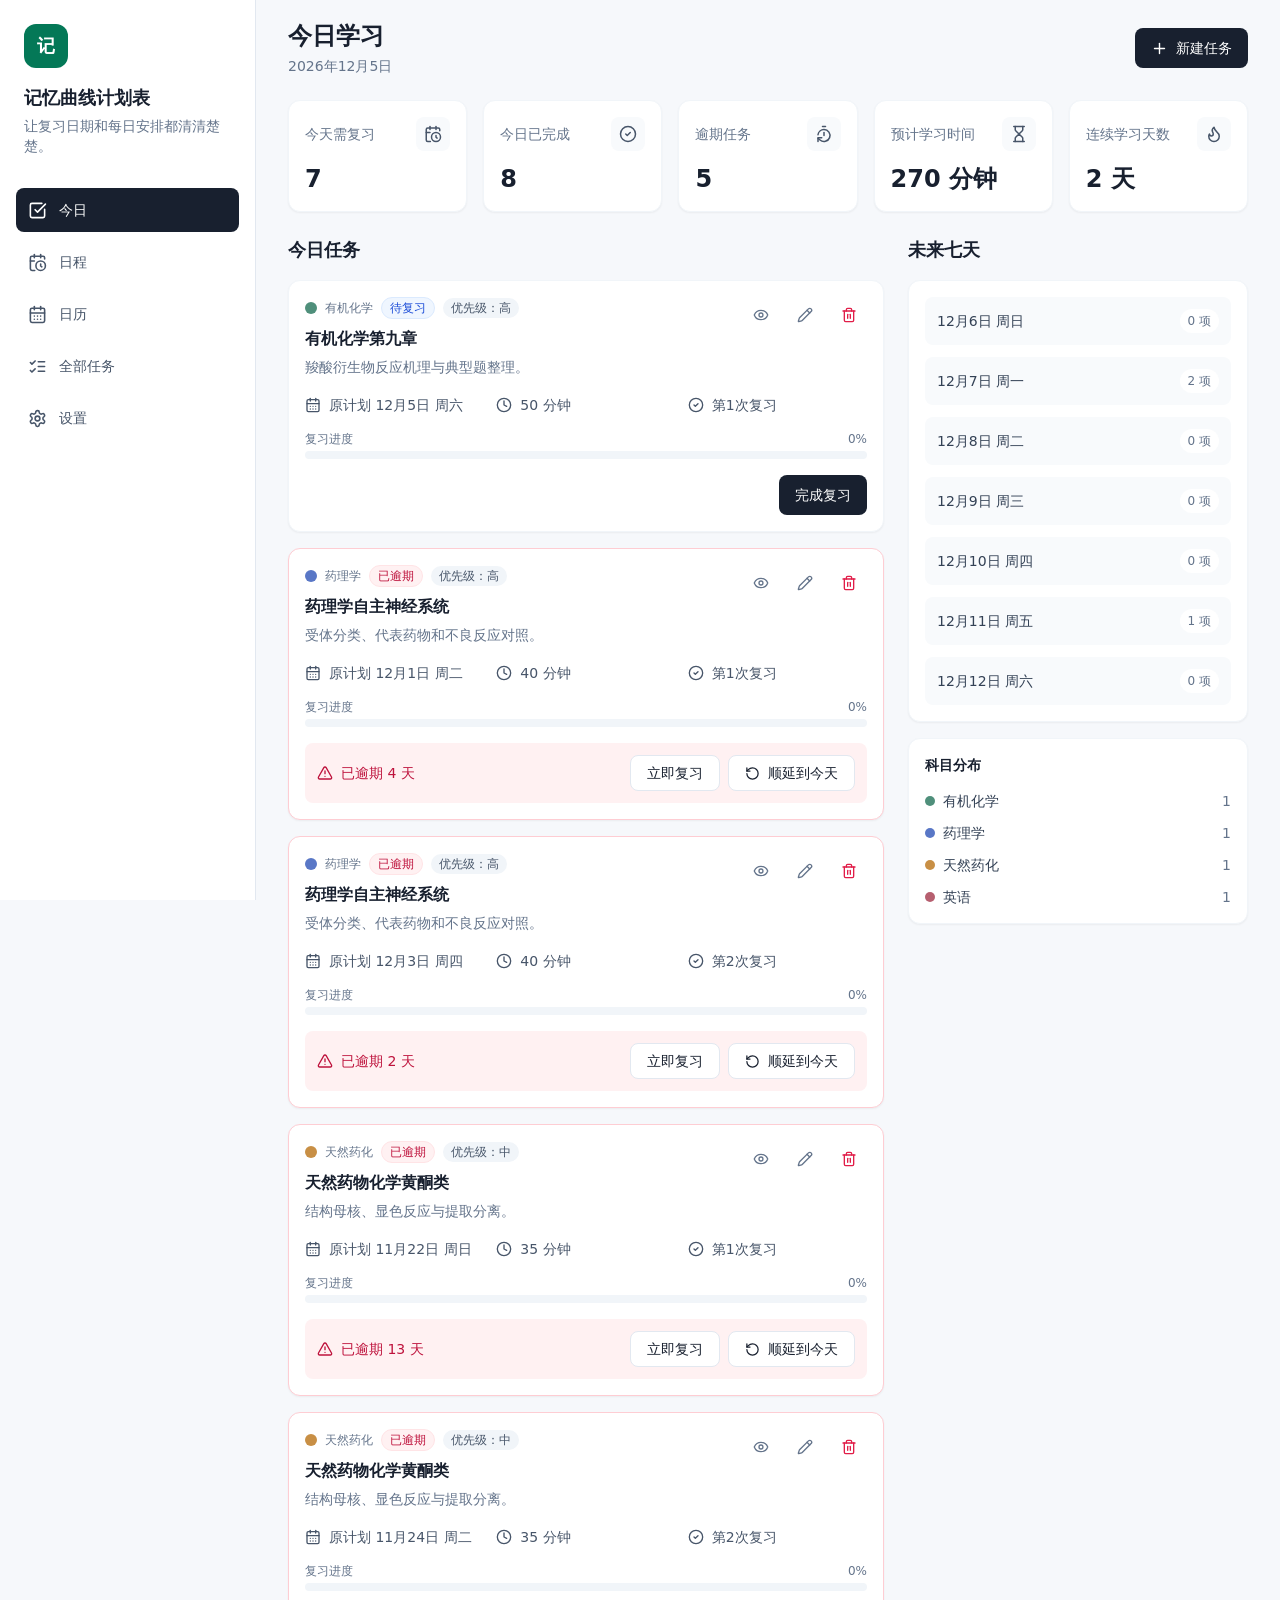
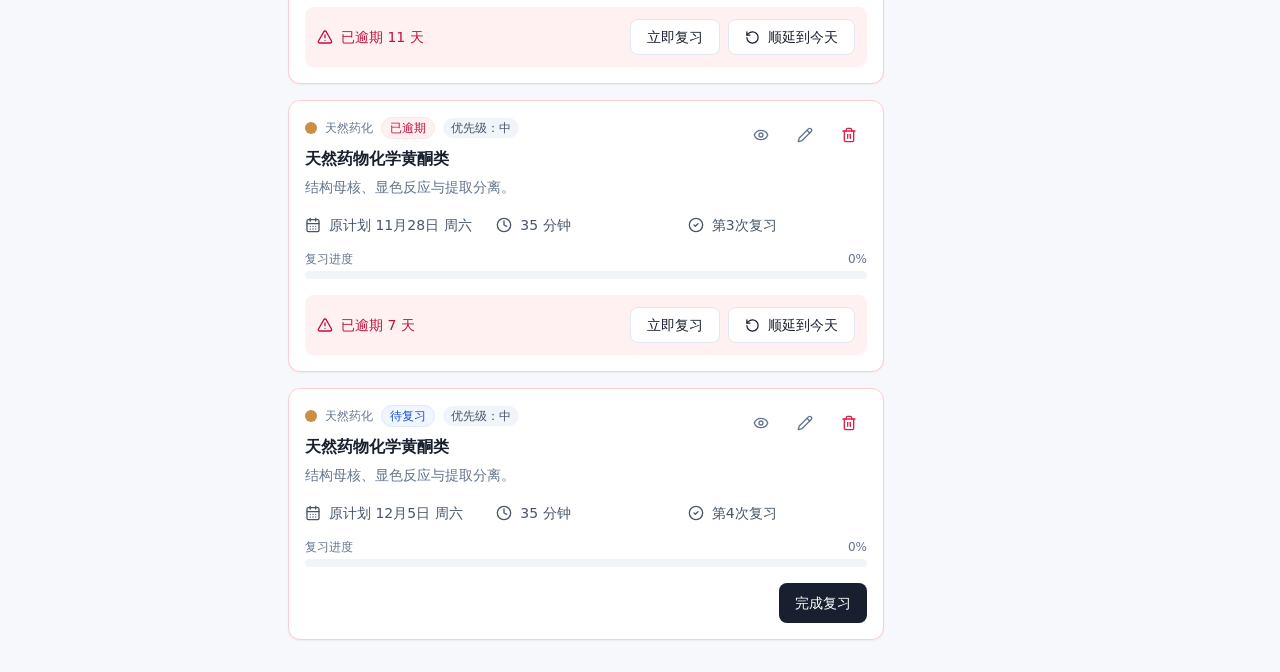
==== commit 9a51b55c: "Add 90 and 120 day review milestones" ====
--- a/index.html
+++ b/index.html
@@ -5,7 +5,7 @@
     <meta name="viewport" content="width=device-width, initial-scale=1.0" />
     <link rel="icon" href='data:image/svg+xml,<svg xmlns="http://www.w3.org/2000/svg" viewBox="0 0 64 64"><rect width="64" height="64" rx="14" fill="%2318202f"/><text x="32" y="42" text-anchor="middle" font-size="34" fill="white" font-family="Arial">记</text></svg>' />
     <title>记忆曲线学习计划表</title>
-    <script type="module" crossorigin src="/assets/index-CgiJ-FSr.js"></script>
+    <script type="module" crossorigin src="/assets/index-BslfjLOM.js"></script>
     <link rel="stylesheet" crossorigin href="/assets/index-C0-qE0O2.css">
   </head>
   <body>
